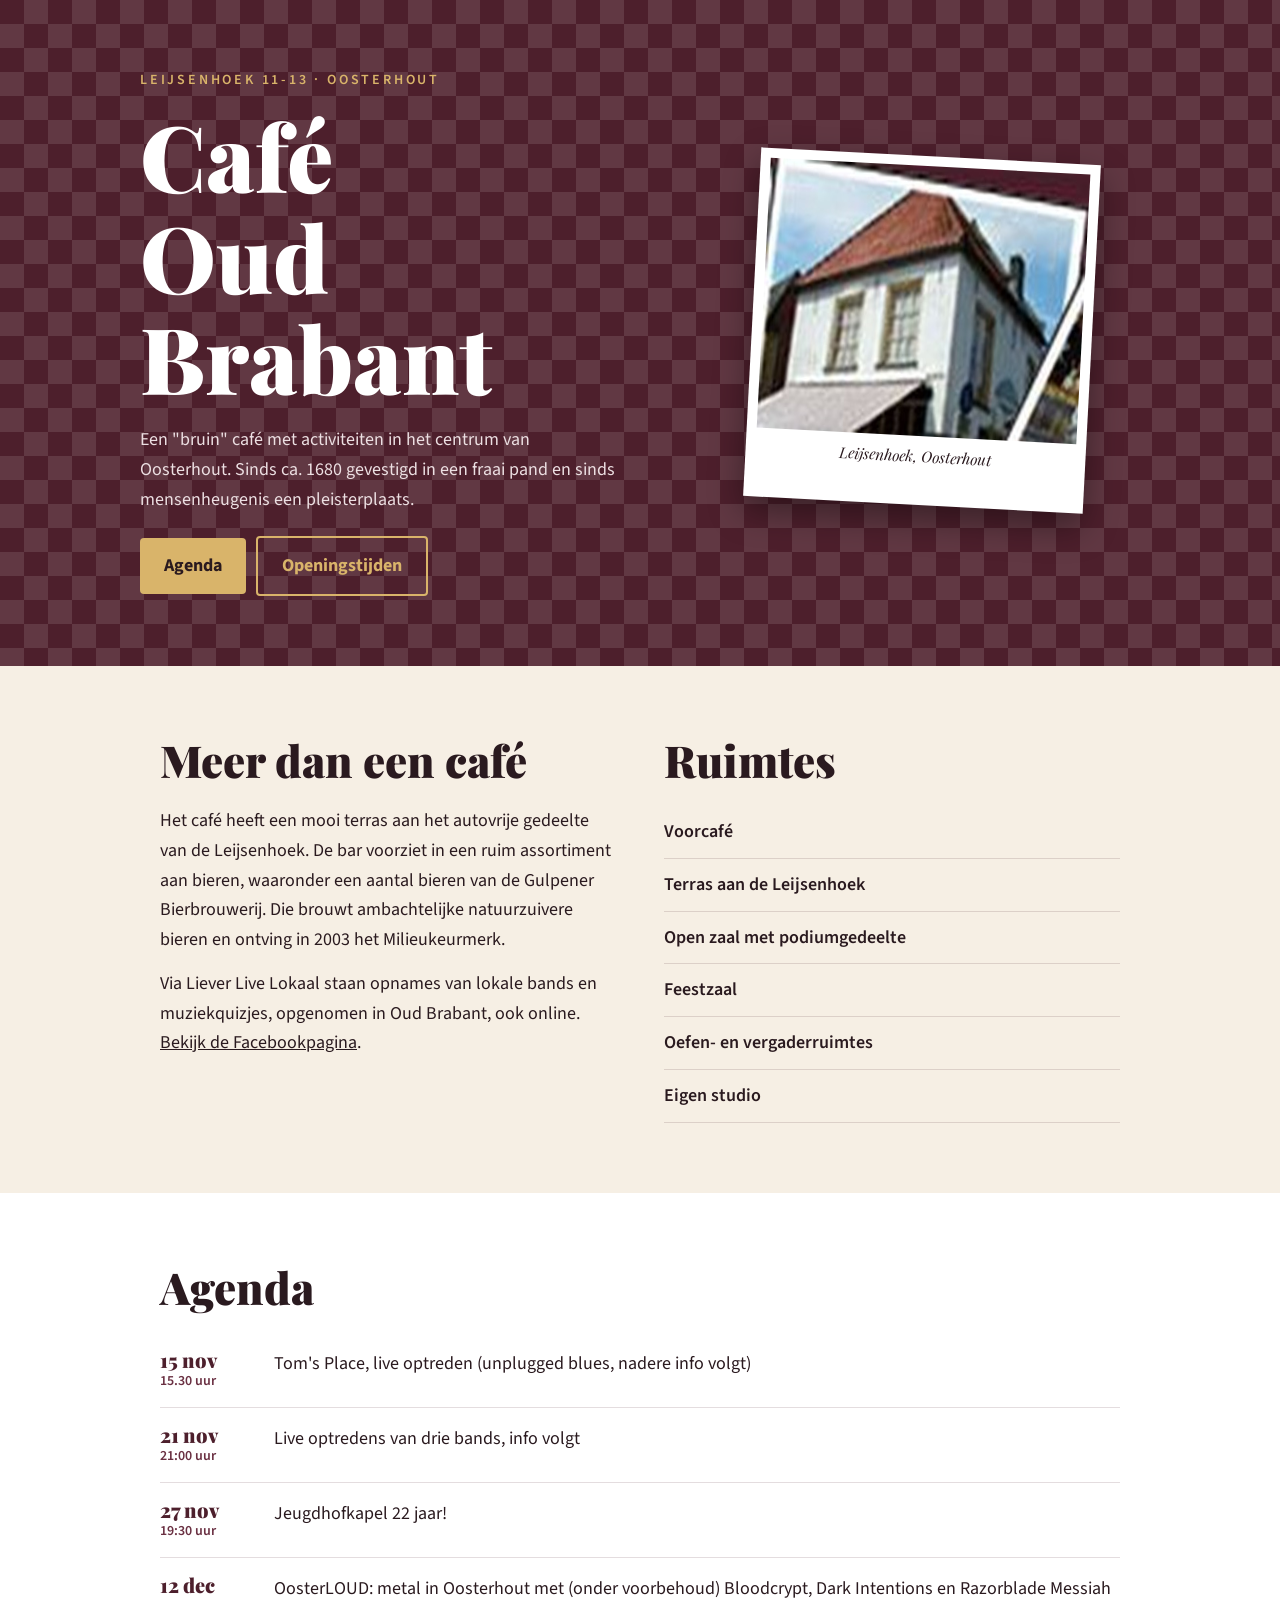
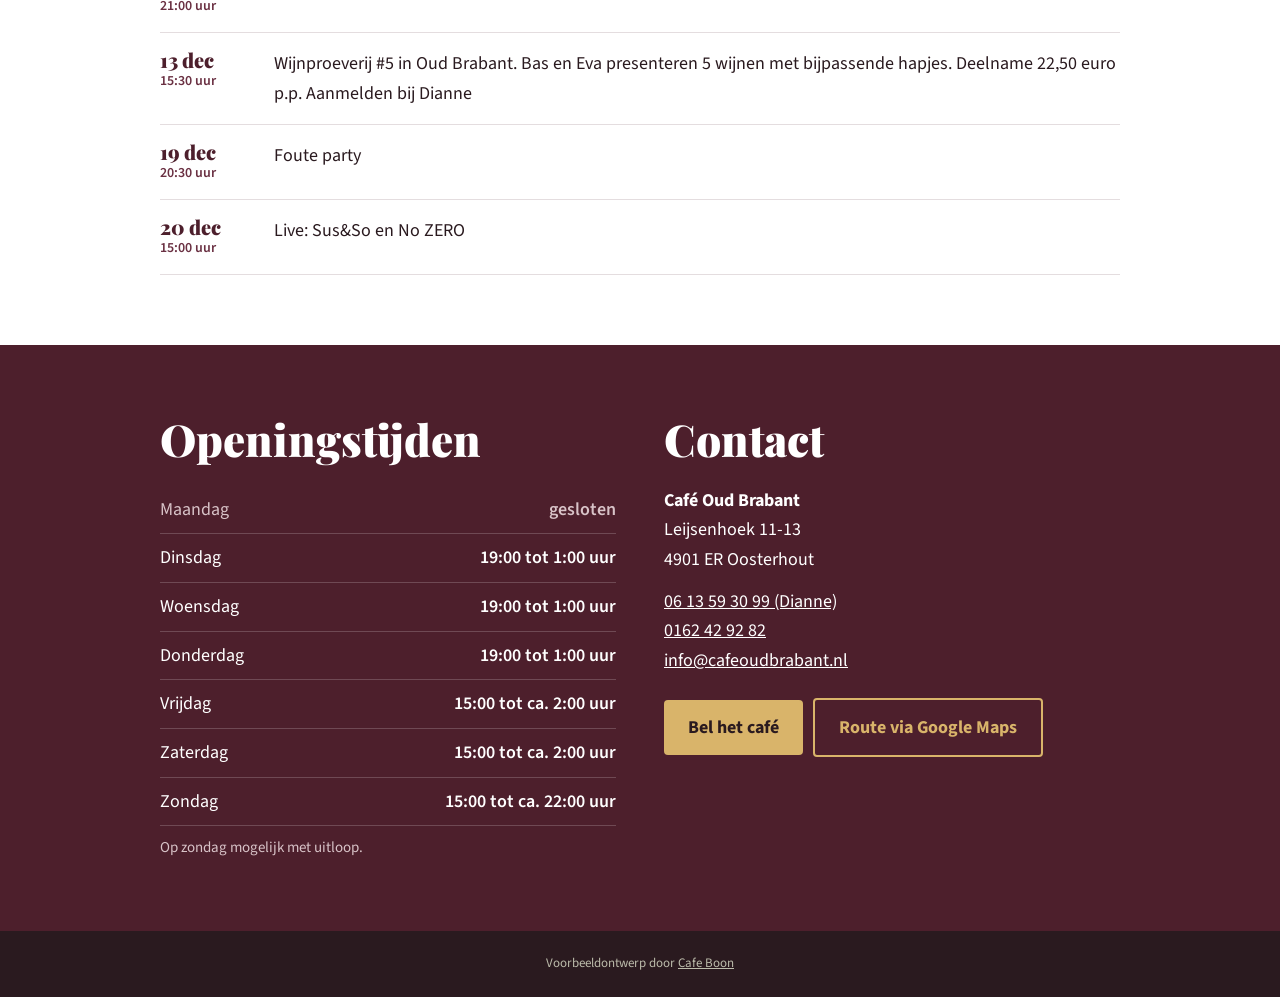
==== index.html @ 801a1c25 "Voorbeeldwebsite voor Café Oud Brabant" ====
<!doctype html>
<html lang="nl">
<head>
<meta charset="utf-8">
<meta name="viewport" content="width=device-width,initial-scale=1">
<title>Café Oud Brabant | Bruin café in het centrum van Oosterhout</title>
<meta name="description" content="Café Oud Brabant aan de Leijsenhoek in Oosterhout. Bruin café sinds ca. 1680 met terras, podium, feestzaal, oefenruimtes en een agenda vol live muziek.">
<meta name="robots" content="noindex">
<meta property="og:title" content="Café Oud Brabant, Oosterhout">
<meta property="og:description" content="Bruin café met activiteiten in het centrum van Oosterhout. Live muziek, terras, feestzaal en oefenruimtes.">
<meta property="og:image" content="https://cafeoudbrabant.cafeboon.com/images/og.jpg">
<link rel="icon" href="images/favicon.svg" type="image/svg+xml">
<link rel="preconnect" href="https://fonts.googleapis.com"><link rel="preconnect" href="https://fonts.gstatic.com" crossorigin>
<link href="https://fonts.googleapis.com/css2?family=Playfair+Display:ital,wght@0,900;1,400&family=Source+Sans+3:wght@400;600;700&display=swap" rel="stylesheet">
<link rel="stylesheet" href="style.css">
</head>
<body>
<div class="hero check"><div class="in">
<div>
<small>Leijsenhoek 11-13 &middot; Oosterhout</small>
<h1>Café<br>Oud Brabant</h1>
<p>Een "bruin" café met activiteiten in het centrum van Oosterhout. Sinds ca. 1680 gevestigd in een fraai pand en sinds mensenheugenis een pleisterplaats.</p>
<a class="btn" href="#agenda">Agenda</a><a class="btn o" href="#open">Openingstijden</a>
</div>
<div class="pol"><img src="images/pand.jpg" alt="Het pand van Café Oud Brabant aan de Leijsenhoek" width="417" height="270"><span>Leijsenhoek, Oosterhout</span></div>
</div></div>

<section><div class="wrap grid">
<div>
<h2>Meer dan een café</h2>
<p>Het café heeft een mooi terras aan het autovrije gedeelte van de Leijsenhoek. De bar voorziet in een ruim assortiment aan bieren, waaronder een aantal bieren van de Gulpener Bierbrouwerij. Die brouwt ambachtelijke natuurzuivere bieren en ontving in 2003 het Milieukeurmerk.</p>
<p style="margin-top:14px">Via Liever Live Lokaal staan opnames van lokale bands en muziekquizjes, opgenomen in Oud Brabant, ook online. <a href="https://www.facebook.com/cafeoudbrabant">Bekijk de Facebookpagina</a>.</p>
</div>
<div>
<h2>Ruimtes</h2>
<ul class="rooms"><li>Voorcafé</li><li>Terras aan de Leijsenhoek</li><li>Open zaal met podiumgedeelte</li><li>Feestzaal</li><li>Oefen- en vergaderruimtes</li><li>Eigen studio</li></ul>
</div>
</div></section>

<section id="agenda" style="background:#fff"><div class="wrap">
<h2>Agenda</h2>
<ul class="agenda">
<li><div class="d">15 nov<small>15.30 uur</small></div><div>Tom's Place, live optreden (unplugged blues, nadere info volgt)</div></li>
<li><div class="d">21 nov<small>21:00 uur</small></div><div>Live optredens van drie bands, info volgt</div></li>
<li><div class="d">27 nov<small>19:30 uur</small></div><div>Jeugdhofkapel 22 jaar!</div></li>
<li><div class="d">12 dec<small>21:00 uur</small></div><div>OosterLOUD: metal in Oosterhout met (onder voorbehoud) Bloodcrypt, Dark Intentions en Razorblade Messiah</div></li>
<li><div class="d">13 dec<small>15:30 uur</small></div><div>Wijnproeverij #5 in Oud Brabant. Bas en Eva presenteren 5 wijnen met bijpassende hapjes. Deelname 22,50 euro p.p. Aanmelden bij Dianne</div></li>
<li><div class="d">19 dec<small>20:30 uur</small></div><div>Foute party</div></li>
<li><div class="d">20 dec<small>15:00 uur</small></div><div>Live: Sus&amp;So en No ZERO</div></li>
</ul>
</div></section>

<section id="open" class="dark check"><div class="wrap grid">
<div>
<h2>Openingstijden</h2>
<table>
<tr class="off"><td>Maandag</td><td>gesloten</td></tr>
<tr><td>Dinsdag</td><td>19:00 tot 1:00 uur</td></tr>
<tr><td>Woensdag</td><td>19:00 tot 1:00 uur</td></tr>
<tr><td>Donderdag</td><td>19:00 tot 1:00 uur</td></tr>
<tr><td>Vrijdag</td><td>15:00 tot ca. 2:00 uur</td></tr>
<tr><td>Zaterdag</td><td>15:00 tot ca. 2:00 uur</td></tr>
<tr><td>Zondag</td><td>15:00 tot ca. 22:00 uur</td></tr>
</table>
<p class="note">Op zondag mogelijk met uitloop.</p>
</div>
<div>
<h2>Contact</h2>
<p><b>Café Oud Brabant</b><br>Leijsenhoek 11-13<br>4901 ER Oosterhout</p>
<p style="margin-top:12px"><a href="tel:+31613593099">06 13 59 30 99 (Dianne)</a><br><a href="tel:+31162429282">0162 42 92 82</a><br><a href="mailto:info@cafeoudbrabant.nl">info@cafeoudbrabant.nl</a></p>
<a class="btn" href="tel:+31162429282">Bel het café</a><a class="btn o" href="https://www.google.com/maps/search/?api=1&query=Leijsenhoek+11-13+4901+ER+Oosterhout">Route via Google Maps</a>
</div>
</div></section>
<footer>Voorbeeldontwerp door <a href="https://cafeboon.com">Cafe Boon</a></footer>
</body></html>
---- style.css ----
:root{--wine:#4d1f2c;--wine2:#6a3042;--cream:#f6efe4;--gold:#d9b46a;--ink:#2a1a1f}
*{box-sizing:border-box;margin:0}
body{background:var(--cream);color:var(--ink);font:18px/1.65 'Source Sans 3',system-ui,sans-serif}
a{color:inherit}img{max-width:100%;display:block}
h1,h2,h3{font-family:'Playfair Display',Georgia,serif;font-weight:900;line-height:1.1}
.check{background-image:linear-gradient(45deg,#ffffff1c 25%,transparent 25%,transparent 75%,#ffffff1c 75%),linear-gradient(45deg,#ffffff1c 25%,transparent 25%,transparent 75%,#ffffff1c 75%);background-size:48px 48px;background-position:0 0,24px 24px}
.hero{background-color:var(--wine);color:#fff;padding:0 20px}
.hero .in{max-width:1000px;margin:auto;display:grid;grid-template-columns:1.2fr 1fr;gap:40px;align-items:center;padding:64px 0 70px}
.hero small{letter-spacing:.2em;text-transform:uppercase;color:var(--gold);font-weight:600;font-size:14px}
.hero h1{font-size:clamp(46px,9vw,92px);margin:10px 0 18px}
.hero p{max-width:480px;color:#ecdfe2}
.pol{background:#fff;padding:10px 10px 36px;transform:rotate(3deg);box-shadow:0 14px 34px #0006;max-width:340px;justify-self:center}
.pol img{width:100%}
.pol span{display:block;color:var(--ink);text-align:center;font-family:'Playfair Display',serif;font-style:italic;margin-top:8px;font-size:15px}
.btn{display:inline-block;background:var(--gold);color:var(--ink);font-weight:700;text-decoration:none;padding:13px 24px;border-radius:4px;margin:22px 10px 0 0}
.btn.o{background:none;border:2px solid var(--gold);color:var(--gold)}
.wrap{max-width:1000px;margin:auto;padding:0 20px}
section{padding:70px 0}
h2{font-size:clamp(30px,5vw,44px);margin-bottom:22px}
.grid{display:grid;grid-template-columns:1fr 1fr;gap:48px}
.rooms{list-style:none;padding:0}
.rooms li{padding:11px 0;border-bottom:1px solid #4d1f2c26;font-weight:600}
.agenda{list-style:none;padding:0}
.agenda li{display:grid;grid-template-columns:96px 1fr;gap:18px;padding:16px 0;border-bottom:1px solid #4d1f2c26}
.agenda .d{font-family:'Playfair Display',serif;font-weight:900;color:var(--wine);font-size:20px;line-height:1.1}
.agenda .d small{display:block;font:600 14px 'Source Sans 3';color:var(--wine2)}
.dark{background:var(--wine);color:#fff}
table{width:100%;border-collapse:collapse}
td{padding:9px 0;border-bottom:1px solid #ffffff30}td:last-child{text-align:right;font-weight:600}
.off td{color:#d8c3c8}
.note{font-size:15px;color:#d8c3c8;margin-top:10px}
footer{background:var(--ink);color:#bba;text-align:center;padding:22px;font-size:13px}footer a{color:#bba}
@media(max-width:760px){.hero .in,.grid{grid-template-columns:1fr}.hero .in{padding:44px 0}.agenda li{grid-template-columns:78px 1fr}section{padding:50px 0}}
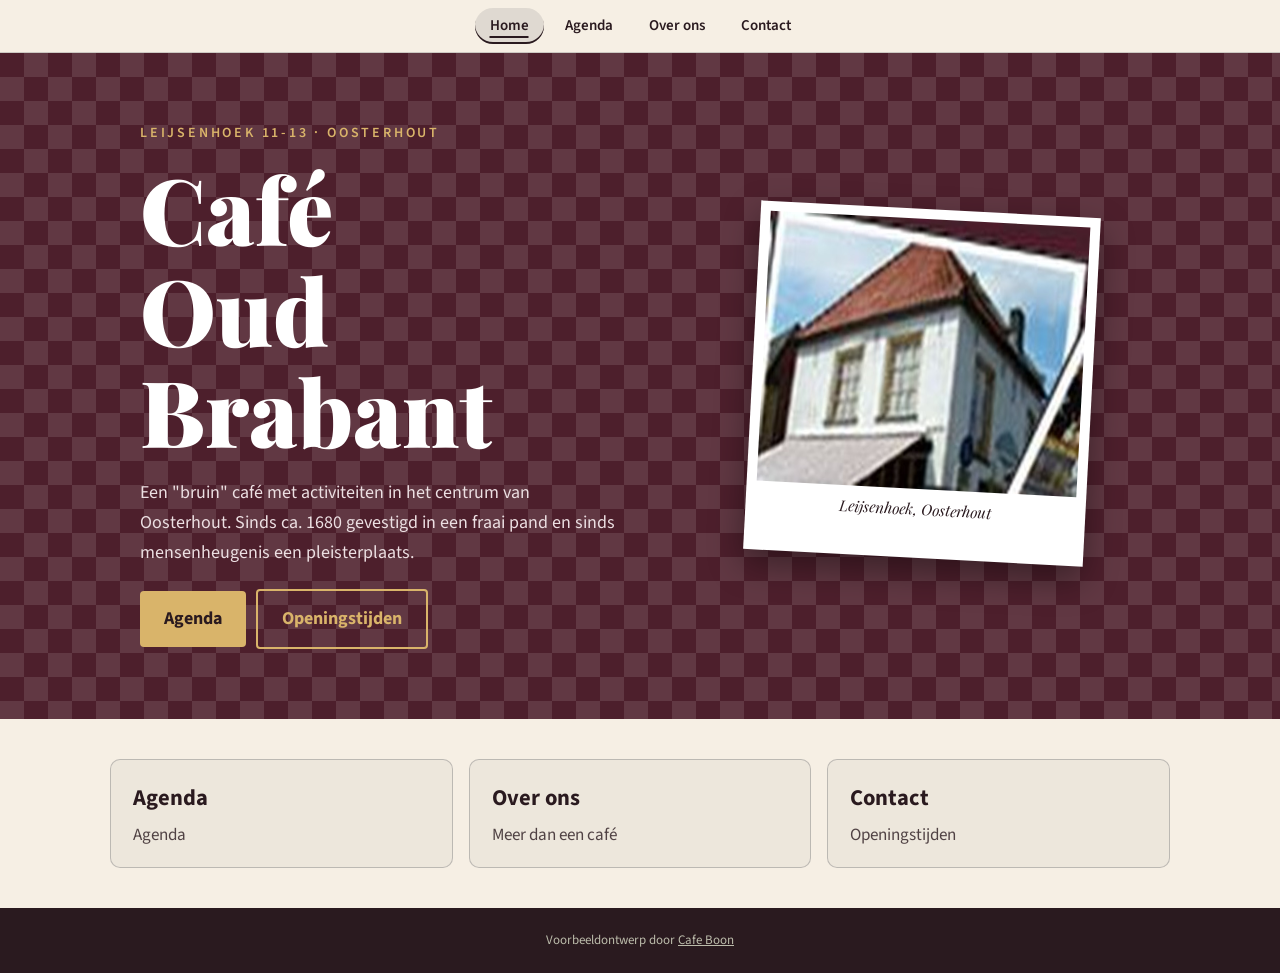
==== commit 74100729: "Website opgedeeld in meerdere pagina's" ====
--- a/index.html
+++ b/index.html
@@ -15,61 +15,16 @@
 <link rel="stylesheet" href="style.css">
 </head>
 <body>
+<nav aria-label="Pagina's" class="sn-bar"><a aria-current="page" class="sn-link" href="index.html">Home</a><a class="sn-link" href="aanbod.html">Agenda</a><a class="sn-link" href="over.html">Over ons</a><a class="sn-link" href="contact.html">Contact</a></nav>
 <div class="hero check"><div class="in">
 <div>
-<small>Leijsenhoek 11-13 &middot; Oosterhout</small>
-<h1>Café<br>Oud Brabant</h1>
+<small>Leijsenhoek 11-13 · Oosterhout</small>
+<h1>Café<br/>Oud Brabant</h1>
 <p>Een "bruin" café met activiteiten in het centrum van Oosterhout. Sinds ca. 1680 gevestigd in een fraai pand en sinds mensenheugenis een pleisterplaats.</p>
-<a class="btn" href="#agenda">Agenda</a><a class="btn o" href="#open">Openingstijden</a>
+<a class="btn" href="aanbod.html">Agenda</a><a class="btn o" href="contact.html">Openingstijden</a>
 </div>
-<div class="pol"><img src="images/pand.jpg" alt="Het pand van Café Oud Brabant aan de Leijsenhoek" width="417" height="270"><span>Leijsenhoek, Oosterhout</span></div>
+<div class="pol"><img alt="Het pand van Café Oud Brabant aan de Leijsenhoek" height="270" src="images/pand.jpg" width="417"/><span>Leijsenhoek, Oosterhout</span></div>
 </div></div>
-
-<section><div class="wrap grid">
-<div>
-<h2>Meer dan een café</h2>
-<p>Het café heeft een mooi terras aan het autovrije gedeelte van de Leijsenhoek. De bar voorziet in een ruim assortiment aan bieren, waaronder een aantal bieren van de Gulpener Bierbrouwerij. Die brouwt ambachtelijke natuurzuivere bieren en ontving in 2003 het Milieukeurmerk.</p>
-<p style="margin-top:14px">Via Liever Live Lokaal staan opnames van lokale bands en muziekquizjes, opgenomen in Oud Brabant, ook online. <a href="https://www.facebook.com/cafeoudbrabant">Bekijk de Facebookpagina</a>.</p>
-</div>
-<div>
-<h2>Ruimtes</h2>
-<ul class="rooms"><li>Voorcafé</li><li>Terras aan de Leijsenhoek</li><li>Open zaal met podiumgedeelte</li><li>Feestzaal</li><li>Oefen- en vergaderruimtes</li><li>Eigen studio</li></ul>
-</div>
-</div></section>
-
-<section id="agenda" style="background:#fff"><div class="wrap">
-<h2>Agenda</h2>
-<ul class="agenda">
-<li><div class="d">15 nov<small>15.30 uur</small></div><div>Tom's Place, live optreden (unplugged blues, nadere info volgt)</div></li>
-<li><div class="d">21 nov<small>21:00 uur</small></div><div>Live optredens van drie bands, info volgt</div></li>
-<li><div class="d">27 nov<small>19:30 uur</small></div><div>Jeugdhofkapel 22 jaar!</div></li>
-<li><div class="d">12 dec<small>21:00 uur</small></div><div>OosterLOUD: metal in Oosterhout met (onder voorbehoud) Bloodcrypt, Dark Intentions en Razorblade Messiah</div></li>
-<li><div class="d">13 dec<small>15:30 uur</small></div><div>Wijnproeverij #5 in Oud Brabant. Bas en Eva presenteren 5 wijnen met bijpassende hapjes. Deelname 22,50 euro p.p. Aanmelden bij Dianne</div></li>
-<li><div class="d">19 dec<small>20:30 uur</small></div><div>Foute party</div></li>
-<li><div class="d">20 dec<small>15:00 uur</small></div><div>Live: Sus&amp;So en No ZERO</div></li>
-</ul>
-</div></section>
-
-<section id="open" class="dark check"><div class="wrap grid">
-<div>
-<h2>Openingstijden</h2>
-<table>
-<tr class="off"><td>Maandag</td><td>gesloten</td></tr>
-<tr><td>Dinsdag</td><td>19:00 tot 1:00 uur</td></tr>
-<tr><td>Woensdag</td><td>19:00 tot 1:00 uur</td></tr>
-<tr><td>Donderdag</td><td>19:00 tot 1:00 uur</td></tr>
-<tr><td>Vrijdag</td><td>15:00 tot ca. 2:00 uur</td></tr>
-<tr><td>Zaterdag</td><td>15:00 tot ca. 2:00 uur</td></tr>
-<tr><td>Zondag</td><td>15:00 tot ca. 22:00 uur</td></tr>
-</table>
-<p class="note">Op zondag mogelijk met uitloop.</p>
-</div>
-<div>
-<h2>Contact</h2>
-<p><b>Café Oud Brabant</b><br>Leijsenhoek 11-13<br>4901 ER Oosterhout</p>
-<p style="margin-top:12px"><a href="tel:+31613593099">06 13 59 30 99 (Dianne)</a><br><a href="tel:+31162429282">0162 42 92 82</a><br><a href="mailto:info@cafeoudbrabant.nl">info@cafeoudbrabant.nl</a></p>
-<a class="btn" href="tel:+31162429282">Bel het café</a><a class="btn o" href="https://www.google.com/maps/search/?api=1&query=Leijsenhoek+11-13+4901+ER+Oosterhout">Route via Google Maps</a>
-</div>
-</div></section>
+<div class="sn-cards"><a class="sn-card" href="aanbod.html"><strong>Agenda</strong><span>Agenda</span></a><a class="sn-card" href="over.html"><strong>Over ons</strong><span>Meer dan een café</span></a><a class="sn-card" href="contact.html"><strong>Contact</strong><span>Openingstijden</span></a></div>
 <footer>Voorbeeldontwerp door <a href="https://cafeboon.com">Cafe Boon</a></footer>
 </body></html>
--- a/style.css
+++ b/style.css
@@ -31,3 +31,18 @@
 .note{font-size:15px;color:#d8c3c8;margin-top:10px}
 footer{background:var(--ink);color:#bba;text-align:center;padding:22px;font-size:13px}footer a{color:#bba}
 @media(max-width:760px){.hero .in,.grid{grid-template-columns:1fr}.hero .in{padding:44px 0}.agenda li{grid-template-columns:78px 1fr}section{padding:50px 0}}
+/* sitenav:start */
+.sn-bar{display:none;gap:6px;overflow-x:auto;white-space:nowrap;-webkit-overflow-scrolling:touch;padding:8px 12px;background:inherit;color:inherit;font:inherit;line-height:1.2;border-bottom:1px solid rgba(128,128,128,.35);box-sizing:border-box;max-width:100%}
+.sn-bar a.sn-link{flex:0 0 auto;padding:9px 15px;border-radius:999px;color:inherit;text-decoration:none;font-size:15px;font-weight:600;letter-spacing:0;text-transform:none;margin:0}
+.sn-bar a.sn-link[aria-current="page"]{background:rgba(128,128,128,.2);box-shadow:inset 0 -2px 0 currentColor}
+.sn-bar{display:flex;justify-content:center}
+@media(max-width:600px){.sn-bar{justify-content:flex-start}}
+nav a[aria-current="page"]:not(.cta):not(.btn):not(.call){text-decoration:underline;text-underline-offset:6px;text-decoration-thickness:2px}
+.sn-head{max-width:1100px;margin:0 auto;padding:40px 20px 0;box-sizing:border-box}
+.sn-head h1{margin:0;color:inherit;font-size:clamp(30px,5vw,46px);line-height:1.1}
+.sn-cards{max-width:1100px;margin:0 auto;padding:40px 20px;display:grid;grid-template-columns:repeat(auto-fit,minmax(230px,1fr));gap:16px;box-sizing:border-box}
+.sn-card{display:block;padding:20px 22px;border:1px solid rgba(128,128,128,.45);border-radius:10px;background:rgba(128,128,128,.07);color:inherit;text-decoration:none;min-width:0}
+.sn-card strong{display:block;font-size:1.25em;margin:0 0 6px;color:inherit}
+.sn-card span{display:block;opacity:.8;font-size:.95em;line-height:1.4}
+.sn-card:hover,.sn-card:focus-visible{border-color:currentColor}
+/* sitenav:end */
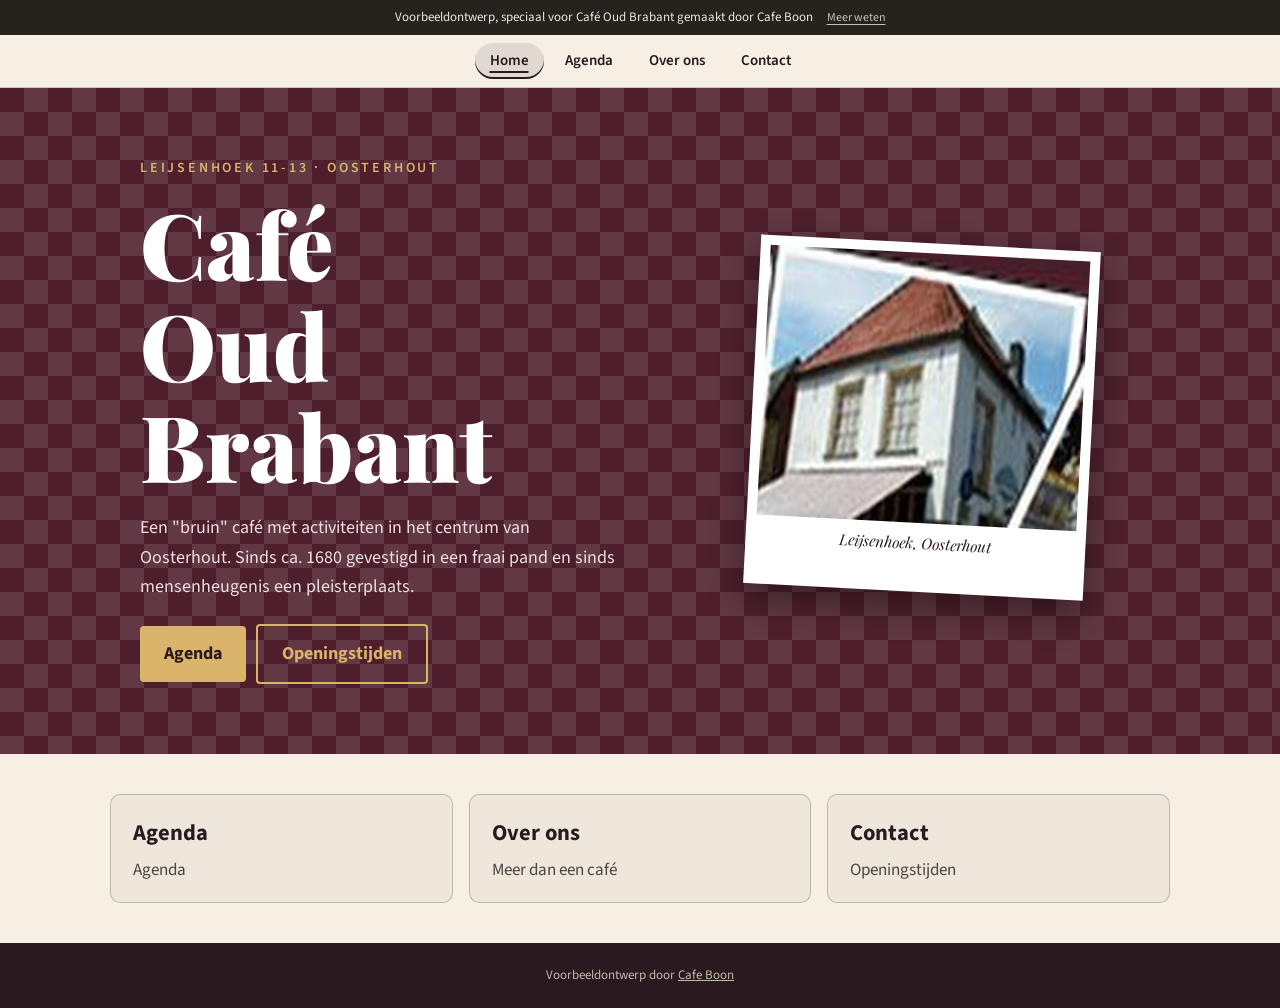
==== commit 4a1cc86a: "Werkende formulieren voor afspraken en aanvragen" ====
--- a/index.html
+++ b/index.html
@@ -15,6 +15,7 @@
 <link rel="stylesheet" href="style.css">
 </head>
 <body>
+<div class="vb-banner" role="note"><span>Voorbeeldontwerp, speciaal voor Café Oud Brabant gemaakt door Cafe Boon</span><a href="https://cafeboon.com">Meer weten</a></div>
 <nav aria-label="Pagina's" class="sn-bar"><a aria-current="page" class="sn-link" href="index.html">Home</a><a class="sn-link" href="aanbod.html">Agenda</a><a class="sn-link" href="over.html">Over ons</a><a class="sn-link" href="contact.html">Contact</a></nav>
 <div class="hero check"><div class="in">
 <div>
--- a/style.css
+++ b/style.css
@@ -46,3 +46,31 @@
 .sn-card span{display:block;opacity:.8;font-size:.95em;line-height:1.4}
 .sn-card:hover,.sn-card:focus-visible{border-color:currentColor}
 /* sitenav:end */
+/* voorbeeld-formulier:start */
+@layer sn{.sn-form button.btn{border:0;font:inherit;cursor:pointer;line-height:1.2}}
+.sn-formsec{padding:36px 0 72px}
+.sn-formwrap{max-width:1100px;margin:0 auto;padding:0 20px;box-sizing:border-box}
+.sn-formwrap>h2{margin:0 0 12px}
+.sn-formwrap>.sn-lead,.sn-formwrap>.sn-form,.sn-formwrap>.sn-done{max-width:720px}
+.sn-formwrap .sn-lead{margin:0 0 24px;opacity:.85}
+.sn-form{display:grid;grid-template-columns:1fr 1fr;gap:16px}
+.sn-field{display:flex;flex-direction:column;gap:6px;min-width:0;text-align:left}
+.sn-field.full{grid-column:1/-1}
+.sn-field label{font-size:14px;font-weight:600}
+.sn-field input,.sn-field select,.sn-field textarea{font:inherit;font-size:16px;line-height:1.4;color:inherit;background:rgba(128,128,128,.12);border:1px solid rgba(128,128,128,.55);border-radius:8px;padding:11px 12px;width:100%;box-sizing:border-box;min-width:0;max-width:100%;-webkit-appearance:none;appearance:none}
+.sn-field select{background-image:linear-gradient(45deg,transparent 50%,currentColor 50%),linear-gradient(135deg,currentColor 50%,transparent 50%);background-position:calc(100% - 20px) 50%,calc(100% - 15px) 50%;background-size:5px 5px;background-repeat:no-repeat;padding-right:38px}
+.sn-field select option{color:#111;background:#fff}
+.sn-field textarea{resize:vertical}
+.sn-field input:focus,.sn-field select:focus,.sn-field textarea:focus{outline:2px solid currentColor;outline-offset:1px}
+.sn-done{padding:28px;border:1px solid rgba(128,128,128,.55);border-radius:12px;background:rgba(128,128,128,.1)}
+.sn-done h2{margin:0 0 10px}
+.sn-done p{margin:0}
+.sn-done a{text-decoration:underline;text-underline-offset:3px;font-weight:600}
+.sn-formlink{padding:0 0 56px}
+@media(max-width:640px){.sn-form{grid-template-columns:1fr}.sn-formsec{padding:24px 0 56px}}
+/* voorbeeld-formulier:end */
+/* voorbeeldbanner:start */
+.vb-banner{display:flex;flex-wrap:wrap;justify-content:center;align-items:baseline;gap:2px 14px;padding:8px 16px;background:#26231f;color:#e9e6df;font-size:13px;line-height:1.45;letter-spacing:0;text-transform:none;font-weight:400;text-align:center;position:relative;z-index:1000}
+.vb-banner a{color:inherit;opacity:.8;text-decoration:underline;text-underline-offset:3px;font-size:12px;font-weight:400;white-space:nowrap;letter-spacing:0;text-transform:none}
+.vb-banner a:hover{opacity:1}
+/* voorbeeldbanner:end */
